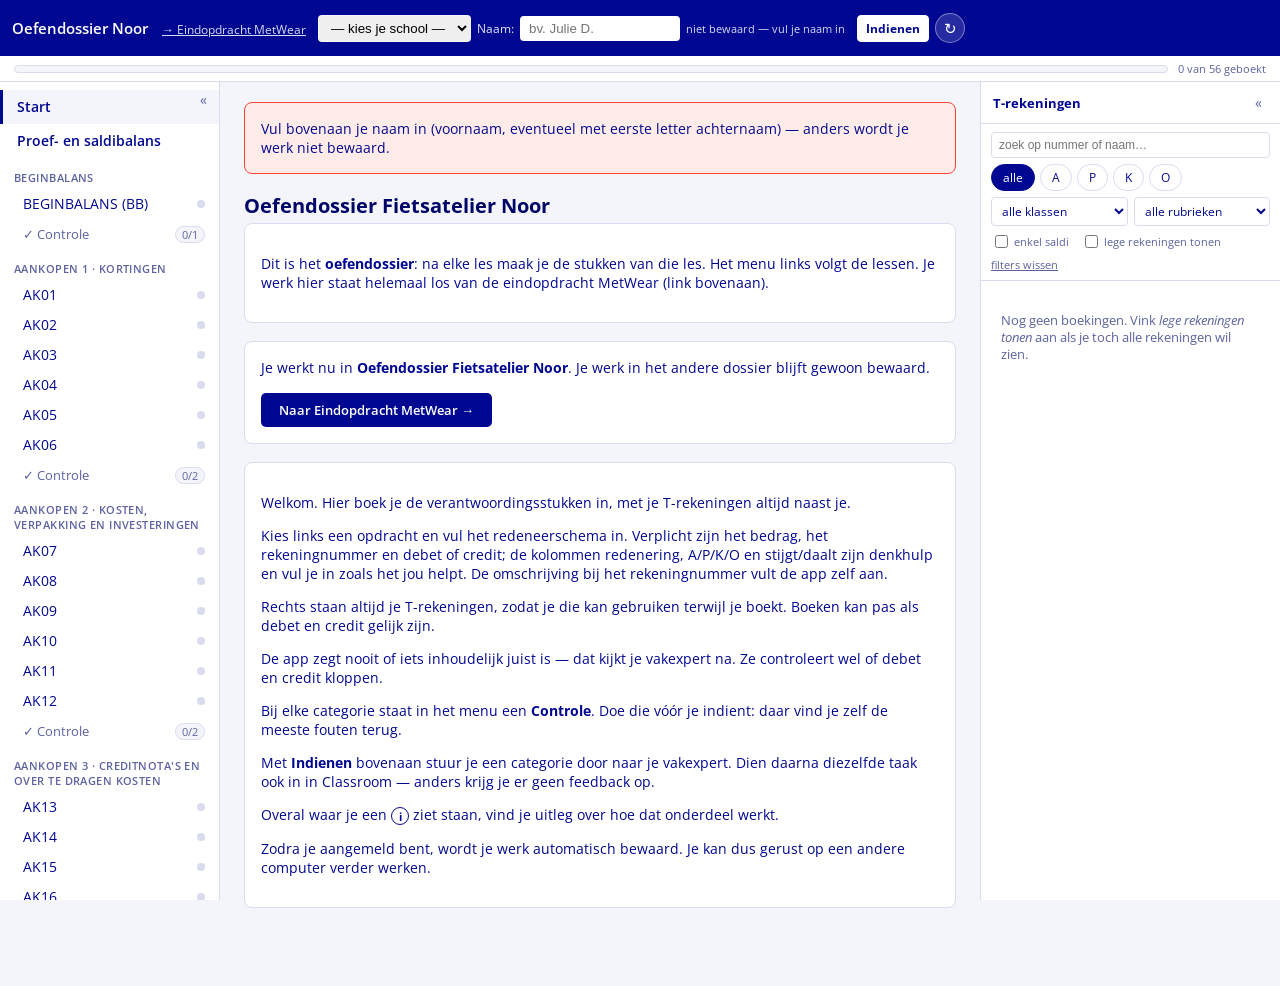
==== noor.html @ 76fffd2a "Keuzelijst voor klanten/leveranciers, enkel afgerond werk indienen, en verbeteringen uit Kern 6 - Kl" ====
<!DOCTYPE html>
<html lang="nl">
<head>
<meta charset="UTF-8">
<meta name="viewport" content="width=device-width, initial-scale=1.0">
<title>Oefendossier Fietsatelier Noor — De MET</title>
<link rel="preconnect" href="https://fonts.googleapis.com">
<link rel="preconnect" href="https://fonts.gstatic.com" crossorigin>
<link rel="stylesheet" href="https://fonts.googleapis.com/css2?family=Open+Sans:wght@300;400;600;700&display=swap">
<link rel="stylesheet" href="css/style.css?v=20261025">
</head>
<body>

<header id="topbar">
  <div id="topbar-title">
    <span id="app-naam">Oefendossier Noor</span>
  </div>
  <div id="topbar-leerling">
    <!-- Eerst de vestiging, dan de naam. De keuzelijst met vestigingen
         verschijnt enkel als er in js/config-koppeling.js meer dan één
         staat; elke vestiging heeft een eigen Sheet en een eigen
         klaslijst. -->
    <select id="vestiging-select" aria-label="School" hidden></select>
    <label for="leerling-naam-input">Naam:</label>
    <!-- Twee manieren om je aan te melden. Staat er een klaslijst in
         js/data-klas.js, dan toont koppeling.js de keuzelijst met het
         codeveld en verbergt ze het vrije tekstveld. Is die lijst leeg
         (bv. tijdens het testen met collega's), dan blijft het vrije veld
         staan en werkt de app zoals vroeger. -->
    <input type="text" id="leerling-naam-input" placeholder="bv. Julie D.">
    <select id="leerling-select" hidden></select>
    <input type="text" id="leerling-code" hidden inputmode="numeric" maxlength="6" placeholder="code" autocomplete="off">
    <button id="btn-aanmelden" type="button" hidden title="Aanmelden en je werk ophalen">Aanmelden</button>
    <span id="opslaan-status"></span>
    <span id="koppeling-status" class="koppeling-status"></span>
    <!-- De cursus en de handleiding. De vakexpert vult de adressen in bij
         het beheertabblad; staat er niets, dan blijft de knop verborgen. -->
    <a id="link-cursus" class="topbar-link" href="#" target="_blank" rel="noopener" title="Je cursus opzoeken" hidden>Cursus</a>
    <a id="link-handleiding" class="topbar-link" href="#" target="_blank" rel="noopener" title="Handleiding bij de app" hidden>Handleiding</a>
    <button id="btn-indienen" type="button" class="btn-primair-topbar" title="Stuur je werk door naar je vakexpert">Indienen</button>
    <!-- Feedback komt vanzelf binnen bij het openen van de app en als je
         terugkeert naar dit tabblad. Deze knop is er voor wie niet wil
         wachten, en staat daarom klein. -->
    <button id="btn-feedback" type="button" class="btn-icoon" title="Feedback nu opnieuw ophalen" aria-label="Feedback nu opnieuw ophalen">↻</button>
    <!-- Afmelden: zichtbaar zodra er iemand aangemeld is. Het werk blijft
         bewaard; daarna kan een andere leerling zich op deze computer
         aanmelden. -->
    <button id="btn-afmelden" type="button" hidden title="Afmelden — je werk blijft bewaard">Afmelden</button>
  </div>
  <button id="btn-nav-toggle" type="button" aria-label="Menu">☰</button>
  <button id="btn-tpanel-toggle" type="button" aria-label="T-rekeningen">T</button>
</header>

<div id="voortgang" title="Hoeveel verantwoordingsstukken heb je al geboekt?">
  <div id="voortgang-balk"><div id="voortgang-vulling"></div></div>
  <span id="voortgang-tekst"></span>
</div>

<div id="layout">
  <nav id="sidebar">
    <button id="sidebar-collapse" type="button" title="Menu inklappen" aria-label="Menu inklappen">«</button>
    <div id="nav-links"></div>
  </nav>

  <!-- Verschijnt enkel als het menu ingeklapt is: zo krijgt het
       redeneerschema meer plaats en blijft het menu terug te halen. -->
  <button id="sidebar-heropen" type="button" title="Menu terug tonen">
    <span>Menu</span> »
  </button>

  <main id="main-content">
    <div id="pagina-inhoud"></div>
  </main>

  <aside id="tpanel">
    <div id="tpanel-header">
      <strong>T-rekeningen</strong>
      <button id="tpanel-collapse" type="button" title="T-rekeningen inklappen">«</button>
    </div>
    <div id="tpanel-controls">
      <input type="text" id="tpanel-zoek" placeholder="zoek op nummer of naam…">
      <div id="tpanel-apko-knoppen" class="filter-knoppen">
        <button type="button" data-apko="" class="actief">alle</button>
        <button type="button" data-apko="A">A</button>
        <button type="button" data-apko="P">P</button>
        <button type="button" data-apko="K">K</button>
        <button type="button" data-apko="O">O</button>
      </div>
      <div class="filter-rij">
        <select id="tpanel-klasse" aria-label="Klasse"></select>
        <select id="tpanel-rubriek" aria-label="Rubriek"></select>
      </div>
      <div class="tpanel-vinkjes">
        <label class="tpanel-detail-toggle">
          <input type="checkbox" id="tpanel-detail-check">
          enkel saldi
        </label>
        <label class="tpanel-detail-toggle">
          <input type="checkbox" id="tpanel-leeg-check">
          lege rekeningen tonen
        </label>
      </div>
      <button type="button" id="tpanel-filter-reset" class="btn-filter-reset">filters wissen</button>
    </div>
    <div id="tpanel-lijst"></div>
  </aside>

  <!-- Verschijnt enkel als het T-paneel ingeklapt is, zodat het altijd
       terug te halen valt. -->
  <button id="tpanel-heropen" type="button" title="T-rekeningen terug tonen">
    <span>T-rekeningen</span> »
  </button>
</div>


<div id="mar-modal-overlay" class="mar-modal-overlay" hidden>
  <div class="mar-modal">
    <div class="mar-modal-header">
      <strong>Rekening zoeken</strong>
      <span class="tpanel-header-knoppen">
        <button type="button" class="btn-info" data-role="info" data-info="rekeningZoeken" title="Hoe zoek je een rekening?" aria-label="Uitleg">i</button>
        <button type="button" id="mar-modal-sluiten" title="Sluiten">✕</button>
      </span>
    </div>
    <div class="mar-modal-filters">
      <input type="text" id="mar-modal-zoek" placeholder="zoek op nummer of naam…">
      <div id="mar-modal-apko-knoppen" class="filter-knoppen">
        <button type="button" data-apko="" class="actief">alle</button>
        <button type="button" data-apko="A">A</button>
        <button type="button" data-apko="P">P</button>
        <button type="button" data-apko="K">K</button>
        <button type="button" data-apko="O">O</button>
      </div>
      <div class="filter-rij">
        <select id="mar-modal-klasse" aria-label="Klasse"></select>
        <select id="mar-modal-rubriek" aria-label="Rubriek"></select>
      </div>
    </div>
    <div id="mar-modal-lijst" class="mar-modal-lijst"></div>
  </div>
</div>

<div id="info-modal-overlay" class="mar-modal-overlay" hidden>
  <div class="mar-modal info-modal">
    <div class="mar-modal-header">
      <strong id="info-modal-titel">Uitleg</strong>
      <button type="button" id="info-modal-sluiten" title="Sluiten">✕</button>
    </div>
    <div id="info-modal-inhoud" class="info-modal-inhoud"></div>
  </div>
</div>

<!-- Het oefendossier Fietsatelier Noor (1e kwartaal 2028). Zelfde app als
     index.html (MetWear), maar met de opdrachten, controles, relaties en
     documenten uit js/noor/ en documenten/noor/, en een eigen opslag. -->
<!-- Het getal achter ?v= is de versie. Verander het bij elke update (bv. de
     datum): dan haalt elke browser meteen alle nieuwe bestanden op, in plaats
     van even oude en nieuwe door elkaar te gebruiken. -->
<script src="js/noor/dossier.js?v=20261025"></script>
<script src="js/mar.js?v=20261025"></script>
<script src="js/data-mar-indeling.js?v=20261025"></script>
<script src="js/noor/data-opdrachten.js?v=20261025"></script>
<script src="js/noor/data-relaties.js?v=20261025"></script>
<script src="js/noor/data-controles.js?v=20261025"></script>
<script src="js/data-balans.js?v=20261025"></script>
<script src="js/data-info.js?v=20261025"></script>
<script src="js/config-koppeling.js?v=20261025"></script>
<script src="js/data-klas.js?v=20261025"></script>
<script src="js/app.js?v=20261025"></script>
<!-- Na app.js: koppeling.js gebruikt window.APP. -->
<script src="js/koppeling.js?v=20261025"></script>
<!-- Het beheertabblad voor de vakexperten. Laat je dit bestand weg, dan
     verdwijnt dat tabblad en verandert er verder niets. -->
<script src="js/beheer.js?v=20261025"></script>
</body>
</html>
---- css/style.css ----
/* ==========================================================================
   Boekhoudapp Kern 8 — stijl
   Kleuren en typografie staan hieronder als CSS-variabelen, opgemaakt
   volgens de huisstijl van De MET (zie context/huisstijl_De_MET.md):
   MET Blauw als basiskleur voor tekst en chrome, MET Rood voor fouten,
   MET Groen voor "geboekt/oké". Open Sans als lettertype (Google Fonts,
   ingeladen in index.html).
   ========================================================================== */

:root {
  --kleur-primair: #000791;        /* MET Blauw */
  --kleur-primair-donker: #000568; /* MET Blauw, donkerder voor titels */
  --kleur-accent: #000791;         /* MET Blauw (geen vierde kleur toevoegen) */
  --kleur-goed: #00d183;           /* MET Groen */
  --kleur-fout: #ff4435;           /* MET Rood */
  --kleur-achtergrond: #f4f5fa;
  --kleur-paneel: #ffffff;
  --kleur-rand: #d9dbee;
  --kleur-tekst: #000791;          /* MET Blauw is de basiskleur voor tekst */
  --kleur-tekst-zacht: #5c63a0;
  --font: "Open Sans", -apple-system, BlinkMacSystemFont, "Segoe UI", Roboto, Arial, sans-serif;
  --sidebar-breedte: 220px;
  --tpanel-breedte: 300px;
  --topbar-hoogte: 56px;
  --voortgang-hoogte: 26px;
  /* alles wat vastgeplakt bovenaan staat: topbar + voortgangsbalk */
  --kop-hoogte: calc(var(--topbar-hoogte) + var(--voortgang-hoogte));
}

* { box-sizing: border-box; }

html, body {
  margin: 0;
  padding: 0;
  height: 100%;
  font-family: var(--font);
  color: var(--kleur-tekst);
  background: var(--kleur-achtergrond);
  font-size: 14px;
}

button {
  font-family: inherit;
  cursor: pointer;
}

/* ---------- Topbar ---------- */

#topbar {
  height: var(--topbar-hoogte);
  background: var(--kleur-primair);
  color: white;
  display: flex;
  align-items: center;
  gap: 12px;
  padding: 0 12px;
  position: sticky;
  top: 0;
  z-index: 50;
}

#topbar-title {
  font-weight: 600;
  font-size: 15px;
  white-space: nowrap;
}

/* De link naar het andere dossier (MetWear ↔ oefendossier Noor), naast de
   naam van de app. */
#topbar-title .dossier-wissel {
  display: inline-block;
  margin-left: 10px;
  font-weight: 400;
  font-size: 12px;
  color: white;
  opacity: 0.85;
  text-decoration: underline;
}
#topbar-title .dossier-wissel:hover { opacity: 1; }
#topbar-title .dossier-wissel[hidden] { display: none; }

#topbar-leerling {
  display: flex;
  align-items: center;
  gap: 6px;
  flex: 1;
  min-width: 0;
  flex-wrap: wrap;
}

#topbar-leerling label {
  font-size: 12px;
  opacity: 0.9;
}

#leerling-naam-input {
  padding: 4px 8px;
  border-radius: 4px;
  border: 1px solid rgba(255,255,255,0.4);
  width: 160px;
  max-width: 40vw;
}

/* De keuzelijst met de vestigingen, links van de naam. Ze staat er enkel
   als er meer dan één vestiging in config-koppeling.js zit. */
#vestiging-select {
  padding: 4px 8px;
  border-radius: 4px;
  border: 1px solid rgba(255,255,255,0.4);
  max-width: 40vw;
}

#opslaan-status {
  font-size: 11px;
  opacity: 0.85;
  min-width: 90px;
}

#topbar-leerling button {
  background: rgba(255,255,255,0.15);
  color: white;
  border: 1px solid rgba(255,255,255,0.4);
  border-radius: 4px;
  padding: 4px 8px;
  font-size: 12px;
}
#topbar-leerling button:hover { background: rgba(255,255,255,0.28); }

/* De link naar de handleiding ziet eruit als de knoppen ernaast. */
#topbar-leerling .topbar-link {
  background: rgba(255,255,255,0.15);
  color: white;
  border: 1px solid rgba(255,255,255,0.4);
  border-radius: 4px;
  padding: 4px 8px;
  font-size: 12px;
  text-decoration: none;
  white-space: nowrap;
}
#topbar-leerling .topbar-link:hover { background: rgba(255,255,255,0.28); }

#btn-nav-toggle, #btn-tpanel-toggle {
  background: transparent;
  border: none;
  color: white;
  font-size: 18px;
  padding: 4px 8px;
  display: none;
}

/* ---------- Layout ---------- */

#layout {
  display: flex;
  align-items: flex-start;
  min-height: calc(100vh - var(--kop-hoogte));
}

#sidebar {
  width: var(--sidebar-breedte);
  flex-shrink: 0;
  background: var(--kleur-paneel);
  border-right: 1px solid var(--kleur-rand);
  height: calc(100vh - var(--kop-hoogte));
  overflow-y: auto;
  position: sticky;
  top: var(--kop-hoogte);
}

#nav-links { padding: 8px 0 40px 0; }

/* Het menu inklappen geeft het redeneerschema meer plaats. De
   T-rekeningen blijven staan: die heeft de leerling nodig tijdens het
   boeken. */
#sidebar-collapse {
  position: absolute;
  top: 6px;
  right: 6px;
  border: none;
  background: transparent;
  font-size: 14px;
  color: var(--kleur-tekst-zacht);
  padding: 2px 6px;
  border-radius: 4px;
  z-index: 1;
}
#sidebar-collapse:hover { background: var(--kleur-achtergrond); color: var(--kleur-tekst); }
#layout.sidebar-verborgen #sidebar { display: none; }

#sidebar-heropen {
  display: none;
  position: sticky;
  top: calc(var(--kop-hoogte) + 10px);
  align-self: flex-start;
  flex-shrink: 0;
  border: 1px solid var(--kleur-rand);
  border-left: none;
  border-radius: 0 6px 6px 0;
  background: var(--kleur-paneel);
  color: var(--kleur-primair);
  font-size: 11px;
  font-weight: 600;
  padding: 10px 4px;
  writing-mode: vertical-rl;
  z-index: 30;
}
#sidebar-heropen:hover { background: var(--kleur-achtergrond); }
#layout.sidebar-verborgen #sidebar-heropen { display: block; }

.nav-categorie {
  font-size: 11px;
  text-transform: uppercase;
  letter-spacing: 0.04em;
  color: var(--kleur-tekst-zacht);
  padding: 12px 14px 4px 14px;
  font-weight: 600;
}

.nav-link {
  display: flex;
  justify-content: space-between;
  align-items: center;
  padding: 6px 14px 6px 20px;
  color: var(--kleur-tekst);
  text-decoration: none;
  font-size: 13.5px;
  border-left: 3px solid transparent;
  cursor: pointer;
}
.nav-link:hover { background: var(--kleur-achtergrond); }
.nav-link.actief {
  border-left-color: var(--kleur-accent);
  background: var(--kleur-achtergrond);
  font-weight: 600;
}
.nav-link .status-bolletje {
  width: 8px; height: 8px; border-radius: 50%;
  background: var(--kleur-rand);
  flex-shrink: 0;
  margin-left: 6px;
}
.nav-link .status-bolletje.geboekt { background: var(--kleur-goed); }

.nav-top-item {
  padding: 8px 14px;
  font-size: 13.5px;
  font-weight: 600;
  border-left: 3px solid transparent;
  cursor: pointer;
}
.nav-top-item:hover { background: var(--kleur-achtergrond); }
.nav-top-item.actief { border-left-color: var(--kleur-accent); background: var(--kleur-achtergrond); }

/* ---------- Main content ---------- */

#main-content {
  flex: 1;
  min-width: 0;
  padding: 20px 24px 60px 24px;
}

#pagina-inhoud { max-width: 1000px; }

h1.pagina-titel {
  font-size: 20px;
  margin: 0 0 4px 0;
  color: var(--kleur-primair-donker);
}
.pagina-subtitel {
  color: var(--kleur-tekst-zacht);
  font-size: 13px;
  margin: 0 0 16px 0;
}

.paneel {
  background: var(--kleur-paneel);
  border: 1px solid var(--kleur-rand);
  border-radius: 8px;
  padding: 16px;
  margin-bottom: 18px;
}

.paneel h2, .paneel h3 {
  margin-top: 0;
  font-size: 15px;
  color: var(--kleur-primair-donker);
}

/* hulpdocument: tweede, inklapbaar document bij een opdracht
   (bv. de aflossingstabel bij een bankafschrift) */
details.paneel > summary.hulpdoc-titel {
  cursor: pointer;
  font-weight: 600;
  font-size: 15px;
  color: var(--kleur-primair-donker);
  list-style: none;
  margin-bottom: 4px;
}

details.paneel > summary.hulpdoc-titel::-webkit-details-marker {
  display: none;
}

details.paneel > summary.hulpdoc-titel::before {
  content: "▸ ";
  display: inline-block;
  transition: transform 0.15s;
}

details.paneel[open] > summary.hulpdoc-titel::before {
  content: "▾ ";
}

details.paneel > summary.hulpdoc-titel:hover {
  text-decoration: underline;
}

/* documentafbeelding */
.document-afbeelding {
  max-width: 100%;
  max-height: 480px;
  border: 1px solid var(--kleur-rand);
  border-radius: 4px;
  display: block;
  cursor: zoom-in;
}

/* schermvullende weergave na een klik op een document */
.document-overlay {
  display: none;
  position: fixed;
  inset: 0;
  z-index: 1000;
  background: rgba(0, 0, 0, 0.82);
  padding: 24px;
  cursor: zoom-out;
}
.document-overlay.open {
  display: flex;
  align-items: center;
  justify-content: center;
}
.document-overlay-beeld {
  max-width: 100%;
  max-height: 100%;
  background: #fff;
  border-radius: 4px;
  box-shadow: 0 8px 40px rgba(0, 0, 0, 0.5);
}
.document-overlay-sluiten {
  position: absolute;
  top: 16px;
  right: 20px;
  width: 40px;
  height: 40px;
  font-size: 28px;
  line-height: 1;
  color: #fff;
  background: transparent;
  border: 0;
  cursor: pointer;
}
.document-ontbreekt {
  padding: 30px;
  text-align: center;
  color: var(--kleur-tekst-zacht);
  border: 1px dashed var(--kleur-rand);
  border-radius: 6px;
  font-size: 13px;
}
.document-klein {
  max-width: 220px;
  max-height: 220px;
  border: 1px solid var(--kleur-rand);
  border-radius: 4px;
  display: block;
}

/* ---------- Redeneerschema tabel ---------- */

table.redeneerschema {
  width: 100%;
  border-collapse: collapse;
  font-size: 12.5px;
  table-layout: fixed;
}

/* Kolombreedtes. De omschrijving van de rekening en de redenering krijgen
   de meeste plaats (daar staat tekst in); A/P/K/O en D/C hebben aan een
   enkele letter genoeg. */
table.redeneerschema col.c-bedrag      { width: 9%; }
table.redeneerschema col.c-redenering  { width: 24%; }
table.redeneerschema col.c-apko        { width: 6.5%; }
table.redeneerschema col.c-stijgtdaalt { width: 10%; }
table.redeneerschema col.c-rekening    { width: 16%; }
table.redeneerschema col.c-omschrijving{ width: 25%; }
table.redeneerschema col.c-dc          { width: 6.5%; }
table.redeneerschema col.c-verwijder   { width: 3%; }
table.redeneerschema th {
  text-align: left;
  font-size: 11px;
  text-transform: uppercase;
  letter-spacing: 0.02em;
  color: var(--kleur-tekst-zacht);
  border-bottom: 2px solid var(--kleur-rand);
  padding: 6px 4px;
}
table.redeneerschema td {
  border-bottom: 1px solid var(--kleur-rand);
  padding: 4px;
  vertical-align: top;
}
table.redeneerschema input[type="text"],
table.redeneerschema select {
  width: 100%;
  padding: 5px 6px;
  border: 1px solid var(--kleur-rand);
  border-radius: 4px;
  font-size: 12.5px;
  font-family: inherit;
}
table.redeneerschema input:disabled,
table.redeneerschema select:disabled {
  background: #f0f2f3;
  color: var(--kleur-tekst-zacht);
}
td.kol-bedrag input { text-align: right; }
td.kol-apko select,
td.kol-dc select { padding-left: 3px; padding-right: 2px; text-align: center; }
td.kol-verwijder { text-align: center; padding-left: 0; padding-right: 0; }

/* De omschrijving is geen invulveld meer maar gewone tekst, zodat een lange
   rekeningnaam gewoon over twee regels mag lopen in plaats van weggeknipt
   te worden. */
.omschrijving-veld {
  padding: 5px 2px;
  line-height: 1.3;
  overflow-wrap: anywhere;
  color: var(--kleur-tekst);
}
.omschrijving-veld.omschrijving-onbekend { color: var(--kleur-fout); }

/* Een lijn die nog niet af is, valt op zonder alarmerend te zijn. */
table.redeneerschema tr.rij-onvolledig td { background: #fffaf0; }
table.redeneerschema tr.rij-onvolledig td.kol-bedrag { box-shadow: inset 3px 0 0 #f0b429; }

.btn-verwijder-rij {
  border: none; background: transparent; color: var(--kleur-tekst-zacht);
  padding: 4px 3px; line-height: 0; border-radius: 4px;
}
.btn-verwijder-rij:hover { color: var(--kleur-fout); background: #ffece9; }
.rekening-wrap { position: relative; display: flex; align-items: center; gap: 4px; }
.rekening-wrap input { flex: 1; min-width: 0; }
.btn-mar-zoeken {
  border: 1px solid var(--kleur-rand);
  background: var(--kleur-paneel);
  border-radius: 4px;
  padding: 4px 7px;
  font-size: 13px;
  line-height: 1;
  flex-shrink: 0;
}
.btn-mar-zoeken:hover { background: var(--kleur-achtergrond); }

/* MAR-zoekpopup */
/* Belangrijk: "display" staat hier bewust NIET rechtstreeks op de klasse
   — een class-regel wint anders altijd van de standaard [hidden]-regel van
   de browser, waardoor de popup nooit meer verdwijnt na het sluiten. */
.mar-modal-overlay {
  position: fixed;
  inset: 0;
  background: rgba(20, 30, 33, 0.45);
  align-items: center;
  justify-content: center;
  z-index: 100;
  padding: 20px;
  display: none;
}
.mar-modal-overlay:not([hidden]) {
  display: flex;
}
.mar-modal {
  background: var(--kleur-paneel);
  border-radius: 10px;
  width: 100%;
  max-width: 480px;
  max-height: 80vh;
  display: flex;
  flex-direction: column;
  box-shadow: 0 10px 30px rgba(0,0,0,0.25);
  overflow: hidden;
}
.mar-modal-header {
  display: flex;
  justify-content: space-between;
  align-items: center;
  padding: 12px 16px;
  border-bottom: 1px solid var(--kleur-rand);
  font-size: 14px;
}
.mar-modal-header button {
  border: none; background: transparent; font-size: 16px; color: var(--kleur-tekst-zacht);
}
.mar-modal-filters {
  padding: 12px 16px;
  border-bottom: 1px solid var(--kleur-rand);
}
.mar-modal-filters input {
  width: 100%;
  padding: 8px 10px;
  border: 1px solid var(--kleur-rand);
  border-radius: 6px;
  font-size: 14px;
  margin-bottom: 8px;
}
.filter-knoppen { display: flex; gap: 5px; flex-wrap: wrap; }
.filter-knoppen button {
  border: 1px solid var(--kleur-rand);
  background: var(--kleur-paneel);
  border-radius: 20px;
  padding: 4px 11px;
  font-size: 12px;
  color: var(--kleur-tekst);
}
.filter-knoppen button.actief {
  background: var(--kleur-primair);
  color: white;
  border-color: var(--kleur-primair);
}
.filter-rij { display: flex; gap: 6px; flex-wrap: wrap; }
.filter-rij select {
  flex: 1;
  min-width: 0;
  padding: 5px 6px;
  border: 1px solid var(--kleur-rand);
  border-radius: 4px;
  font-size: 11.5px;
  font-family: inherit;
  background: var(--kleur-paneel);
  color: var(--kleur-tekst);
}
.filter-rij select:disabled { color: var(--kleur-tekst-zacht); background: #f0f2f3; }
.btn-filter-reset {
  align-self: flex-start;
  border: none;
  background: transparent;
  color: var(--kleur-tekst-zacht);
  font-size: 11px;
  padding: 0;
  text-decoration: underline;
}
.btn-filter-reset:hover { color: var(--kleur-primair); }
.mar-modal-lijst {
  overflow-y: auto;
  flex: 1;
}
.mar-modal-item {
  display: flex;
  align-items: center;
  gap: 10px;
  padding: 9px 16px;
  font-size: 13.5px;
  cursor: pointer;
  border-bottom: 1px solid #f0f2f3;
}
.mar-modal-item:hover { background: var(--kleur-achtergrond); }
.mar-modal-item-nr { font-weight: 600; width: 60px; flex-shrink: 0; }
.mar-modal-item-naam { flex: 1; }
.mar-modal-item-rubriek {
  font-size: 11px;
  color: var(--kleur-tekst-zacht);
  flex-shrink: 0;
}
.mar-modal-item-apko {
  font-size: 11px;
  color: var(--kleur-tekst-zacht);
  border: 1px solid var(--kleur-rand);
  border-radius: 10px;
  padding: 1px 7px;
}

.relatie-input { margin-top: 4px; width: 100%; font-size: 12px; padding: 5px 6px; border: 1px solid var(--kleur-rand); border-radius: 4px; font-family: inherit; }
/* Naamveld klant/leverancier met eigen keuzelijst (toont altijd alle namen). */
.relatie-wrap { position: relative; display: flex; align-items: center; gap: 4px; }
.relatie-wrap .relatie-input { flex: 1; min-width: 0; }
.btn-relatie-keuzes {
  margin-top: 4px;
  border: 1px solid var(--kleur-rand);
  background: var(--kleur-paneel);
  color: var(--kleur-primair);
  border-radius: 4px;
  padding: 3px 7px;
  font-size: 12px;
  cursor: pointer;
}
.relatie-keuzelijst {
  position: absolute;
  top: 100%;
  left: 0;
  min-width: 100%;
  width: max-content;
  max-width: 260px;
  z-index: 20;
  margin-top: 2px;
  max-height: 200px;
  overflow-y: auto;
  background: var(--kleur-paneel);
  border: 1px solid var(--kleur-rand);
  border-radius: 4px;
  box-shadow: 0 4px 12px rgba(0, 7, 145, 0.12);
}
.relatie-keuze {
  display: block;
  width: 100%;
  text-align: left;
  border: none;
  background: transparent;
  padding: 5px 8px;
  font-size: 12px;
  font-family: inherit;
  color: var(--kleur-tekst);
  cursor: pointer;
}
.relatie-keuze:hover { background: #e9eaf7; }
.relatie-keuze-past { font-weight: 600; }
.relatie-keuze-huidig { background: #e9eaf7; font-weight: 600; }
.relatie-keuze-leeg { padding: 6px 8px; font-size: 12px; color: var(--kleur-tekst-zacht); font-style: italic; }

.redeneerschema-acties {
  display: flex;
  justify-content: space-between;
  align-items: center;
  margin-top: 12px;
  flex-wrap: wrap;
  gap: 10px;
}
.btn-rij-toevoegen {
  border: 1px dashed var(--kleur-rand);
  background: transparent;
  padding: 6px 12px;
  border-radius: 6px;
  font-size: 12.5px;
  color: var(--kleur-primair);
}
.totalen {
  display: flex;
  gap: 18px;
  font-size: 13px;
  align-items: center;
}
.totalen .balans-ok { color: var(--kleur-goed); font-weight: 600; }
.totalen .balans-fout { color: var(--kleur-fout); font-weight: 600; }

.btn-boeken, .btn-heropenen {
  padding: 8px 18px;
  border-radius: 6px;
  border: none;
  font-size: 13.5px;
  font-weight: 600;
  color: white;
  background: var(--kleur-primair);
}
.btn-boeken:disabled {
  background: #b7c2c5;
  cursor: not-allowed;
}
.btn-heropenen { background: var(--kleur-tekst-zacht); }

.status-geboekt {
  display: inline-block;
  background: #e3faf1;
  color: var(--kleur-goed);
  border: 1px solid #a8ecd2;
  padding: 3px 10px;
  border-radius: 20px;
  font-size: 12px;
  font-weight: 600;
}

/* ---------- T-panel ---------- */

#tpanel {
  width: var(--tpanel-breedte);
  flex-shrink: 0;
  border-left: 1px solid var(--kleur-rand);
  background: var(--kleur-paneel);
  height: calc(100vh - var(--kop-hoogte));
  position: sticky;
  top: var(--kop-hoogte);
  display: flex;
  flex-direction: column;
}
#tpanel-header {
  display: flex;
  justify-content: space-between;
  align-items: center;
  padding: 10px 12px;
  border-bottom: 1px solid var(--kleur-rand);
  font-size: 13px;
}
#tpanel-collapse {
  border: none; background: transparent; font-size: 14px; color: var(--kleur-tekst-zacht);
}
#tpanel-controls {
  padding: 8px 10px;
  display: flex;
  flex-direction: column;
  gap: 6px;
  border-bottom: 1px solid var(--kleur-rand);
}
#tpanel-zoek {
  width: 100%;
  padding: 5px 7px;
  border: 1px solid var(--kleur-rand);
  border-radius: 4px;
  font-size: 12px;
}
.tpanel-vinkjes {
  display: flex;
  flex-wrap: wrap;
  gap: 4px 12px;
}
.tpanel-detail-toggle {
  font-size: 11px;
  display: flex;
  align-items: center;
  gap: 3px;
  white-space: nowrap;
  color: var(--kleur-tekst-zacht);
}
#tpanel-lijst {
  overflow-y: auto;
  padding: 8px 10px 40px 10px;
  flex: 1;
}

.trek-blok {
  margin-bottom: 10px;
  border: 1px solid var(--kleur-rand);
  border-radius: 6px;
  overflow: hidden;
}
.trek-titel {
  background: var(--kleur-achtergrond);
  padding: 4px 8px;
  font-size: 11.5px;
  font-weight: 600;
  display: flex;
  justify-content: space-between;
}
.trek-titel small { font-weight: 400; color: var(--kleur-tekst-zacht); }
.trek-body {
  display: flex;
}
.trek-kant {
  width: 50%;
  padding: 5px 6px;
  font-size: 11px;
}
.trek-kant.debet { border-right: 1px solid var(--kleur-rand); }
.trek-regel { display: flex; justify-content: space-between; padding: 1px 0; }
.trek-regel .ref { color: var(--kleur-tekst-zacht); }
.trek-saldo-rij {
  font-weight: 700;
  border-top: 1px dashed var(--kleur-rand);
  margin-top: 3px;
  padding-top: 2px;
}
.trek-leeg { color: var(--kleur-tekst-zacht); font-size: 10.5px; font-style: italic; }

#layout.tpanel-verborgen #tpanel { display: none; }

/* ---------- Saldibalans ---------- */

table.saldibalans {
  width: 100%;
  border-collapse: collapse;
  font-size: 12.5px;
}
table.saldibalans th, table.saldibalans td {
  padding: 5px 8px;
  border-bottom: 1px solid var(--kleur-rand);
  text-align: right;
}
table.saldibalans th:first-child, table.saldibalans td:first-child,
table.saldibalans th:nth-child(2), table.saldibalans td:nth-child(2) {
  text-align: left;
}
table.saldibalans tfoot td { font-weight: 700; border-top: 2px solid var(--kleur-tekst); }

/* ---------- Controles ---------- */

.controle-rij {
  display: flex;
  gap: 14px;
  align-items: flex-start;
  padding: 10px 0;
  border-bottom: 1px solid var(--kleur-rand);
}
.controle-rij:last-child { border-bottom: none; }
.controle-vraag { flex: 1; font-size: 13px; }
/* Meerdere documenten naast één controle (bv. de twee aflossingstabellen). */
.controle-docs { display: flex; flex-direction: column; gap: 10px; }
.controle-doc-titel { font-size: 11.5px; color: var(--kleur-tekst-zacht); margin-bottom: 3px; }
.controle-status-auto {
  font-size: 12px;
  font-weight: 600;
  padding: 3px 10px;
  border-radius: 20px;
  white-space: nowrap;
  height: fit-content;
}
.controle-status-auto.ok { background: #e3faf1; color: var(--kleur-goed); }
.controle-status-auto.fout { background: #ffece9; color: var(--kleur-fout); }
.controle-lijst-fouten {
  font-size: 12px;
  color: var(--kleur-fout);
  margin: 4px 0 0 0;
  padding-left: 18px;
}

/* ---------- Resultaatverwerking stappen ---------- */

.stap-rij { display: flex; align-items: center; gap: 10px; padding: 6px 0; }
.stap-rij label { flex: 1; font-size: 13px; }
.stap-rij input[type="text"] {
  width: 140px;
  padding: 6px 8px;
  border: 1px solid var(--kleur-rand);
  border-radius: 4px;
  text-align: right;
  font-size: 13px;
}

.slotcontrole-terug {
  padding: 10px 14px;
  margin-bottom: 12px;
  border-radius: 8px;
  background: #fff6e5;
  border: 1px solid #f7dfae;
  color: #8a5a00;
  font-size: 13px;
  line-height: 1.5;
}
.slotcontrole-terug p { margin: 0 0 8px 0; }

.slotcontrole-blok {
  padding: 10px 0;
  border-bottom: 1px solid var(--kleur-rand);
}
.slotcontrole-blok:last-of-type {
  border-bottom: none;
}
.slotcontrole-vraag {
  display: flex;
  gap: 10px;
  align-items: center;
  font-size: 13px;
  font-weight: 600;
}
.slotcontrole-detail {
  margin: 4px 0 0 26px;
  font-size: 12px;
  color: var(--kleur-tekst-zacht);
}
.slotcontrole-melding {
  margin-top: 10px;
  padding: 10px 12px;
  border-radius: 6px;
  font-size: 13px;
  font-weight: 600;
}
.slotcontrole-melding.goed {
  background: #e6fbf3;
  color: var(--kleur-goed);
  border: 1px solid var(--kleur-goed);
}
.slotcontrole-melding.fout {
  background: #ffece9;
  color: var(--kleur-fout);
  border: 1px solid var(--kleur-fout);
}

/* ---------- Voortgangsbalk ---------- */

#voortgang {
  height: var(--voortgang-hoogte);
  display: flex;
  align-items: center;
  gap: 10px;
  padding: 0 14px;
  background: var(--kleur-paneel);
  border-bottom: 1px solid var(--kleur-rand);
  position: sticky;
  top: var(--topbar-hoogte);
  z-index: 49;
}
#voortgang-balk {
  flex: 1;
  height: 8px;
  background: var(--kleur-achtergrond);
  border: 1px solid var(--kleur-rand);
  border-radius: 20px;
  overflow: hidden;
}
#voortgang-vulling {
  height: 100%;
  width: 0;
  background: var(--kleur-primair);
  border-radius: 20px;
  transition: width 0.25s ease-out;
}
#voortgang-tekst {
  font-size: 11px;
  color: var(--kleur-tekst-zacht);
  white-space: nowrap;
}
#voortgang.voortgang-af #voortgang-vulling { background: var(--kleur-goed); }
#voortgang.voortgang-af #voortgang-tekst { color: var(--kleur-goed); font-weight: 600; }

/* ---------- Uitleg (i-icoontje) ---------- */

.btn-info {
  display: inline-flex;
  align-items: center;
  justify-content: center;
  width: 18px;
  height: 18px;
  border-radius: 50%;
  border: 1px solid var(--kleur-primair);
  background: var(--kleur-paneel);
  color: var(--kleur-primair);
  font-size: 11px;
  font-weight: 700;
  font-family: inherit;
  line-height: 1;
  vertical-align: middle;
  flex-shrink: 0;
}
.btn-info:hover { background: var(--kleur-primair); color: white; }
.btn-info-voorbeeld { cursor: default; }
#tpanel-header .btn-info { width: 16px; height: 16px; font-size: 10px; }
.tpanel-header-knoppen { display: inline-flex; align-items: center; gap: 6px; }

.info-modal { max-width: 560px; }
.info-modal-inhoud {
  padding: 4px 18px 18px 18px;
  overflow-y: auto;
  font-size: 13.5px;
  line-height: 1.5;
}
.info-modal-inhoud h3 {
  font-size: 13px;
  text-transform: uppercase;
  letter-spacing: 0.03em;
  color: var(--kleur-tekst-zacht);
  margin: 16px 0 4px 0;
}
.info-modal-inhoud p { margin: 0 0 8px 0; }
.info-modal-inhoud ol { margin: 0 0 8px 0; padding-left: 20px; }
.info-modal-inhoud li { margin-bottom: 3px; }

/* ---------- Waarom kan ik nog niet boeken? ---------- */

.boeken-blok { margin-top: 12px; }
.boeken-waarom {
  margin: 8px 0 0 0;
  padding: 8px 12px 8px 28px;
  background: #fffaf0;
  border: 1px solid #f7dfae;
  border-radius: 6px;
  font-size: 12.5px;
  color: #8a5a00;
}
.boeken-waarom li { margin-bottom: 2px; }
.paneel-hint { font-size: 12px; color: var(--kleur-tekst-zacht); margin-top: 0; }
.paneel-tip { background: #e9eaf7; border-color: var(--kleur-primair); font-size: 13px; }
.paneel-tip p:last-child { margin-bottom: 0; }

/* Er is een boeking heropend nadat de controles van deze categorie al
   afgevinkt waren. De vinkjes blijven staan; dit blokje vraagt om ze nog
   eens na te lopen. */
.paneel-herbekijken {
  background: #fff8ef;
  border-color: #e8890c;
  border-left: 5px solid #e8890c;
  font-size: 13px;
}
.paneel-herbekijken p { margin: 0 0 8px 0; }
.lijst-leeg { padding: 10px; color: var(--kleur-tekst-zacht); font-size: 12.5px; }

.link-knop {
  border: none;
  background: transparent;
  padding: 0;
  font: inherit;
  color: var(--kleur-primair);
  text-decoration: underline;
}
/* ---------- Controles ---------- */

.controle-rij.controle-af { opacity: 0.72; }
.controle-vraag label { display: flex; gap: 7px; align-items: flex-start; }
.controle-toelichting {
  margin: 4px 0 0 24px;
  font-size: 12px;
  color: var(--kleur-tekst-zacht);
}
.controle-filtertip {
  margin: 5px 0 0 24px;
  font-size: 12px;
  color: var(--kleur-primair);
  font-style: italic;
}

/* ---------- Klanten & leveranciers ---------- */

table.relatie-overzicht, table.relatie-detail {
  width: 100%;
  border-collapse: collapse;
  font-size: 12.5px;
  margin-top: 6px;
}
table.relatie-overzicht th, table.relatie-overzicht td,
table.relatie-detail th, table.relatie-detail td {
  padding: 5px 8px;
  border-bottom: 1px solid var(--kleur-rand);
  text-align: right;
}
table.relatie-overzicht th:first-child, table.relatie-overzicht td:first-child,
table.relatie-overzicht th:last-child, table.relatie-overzicht td:last-child,
table.relatie-detail th:first-child, table.relatie-detail td:first-child,
table.relatie-detail th:nth-child(3), table.relatie-detail td:nth-child(3) {
  text-align: left;
}
table.relatie-overzicht tr.relatie-gekozen { background: #e9eaf7; }

/* Detail: één regel per factuur, met de betaling(en) die erop volgden. */
table.relatie-detail td { font-variant-numeric: tabular-nums; }
table.relatie-detail td:first-child { font-weight: 600; }
table.relatie-detail tr.factuur-open { background: #fffaf0; }
table.relatie-detail tr.factuur-open td:last-child { font-weight: 600; color: #8a5a00; }
.relatie-betaling { color: var(--kleur-tekst-zacht); }
.relatie-niet-betaald { font-style: italic; }
.relatie-leeg { color: var(--kleur-tekst-zacht); font-style: italic; text-align: left; }
table.relatie-detail tfoot td {
  border-top: 2px solid var(--kleur-rand);
  border-bottom: none;
  font-weight: 700;
  padding-top: 7px;
}
/* Het label "Totaal nog open" staat rechts uitgelijnd, vlak naast het
   bedrag, zodat dat cijfer niet los onder de tabel lijkt te zweven. */
table.relatie-detail tfoot td:first-child { text-align: right; font-weight: 600; }
table.relatie-detail tfoot td.totaal-open { color: #8a5a00; }
table.relatie-detail tfoot td.totaal-fout { color: var(--kleur-fout); }
.relatie-status {
  font-size: 11.5px;
  font-weight: 600;
  padding: 2px 9px;
  border-radius: 20px;
  white-space: nowrap;
}
.relatie-status.betaald { background: #e3faf1; color: var(--kleur-goed); }
.relatie-status.openstaand { background: #fff6e5; color: #8a5a00; }
.relatie-status.teveel { background: #ffece9; color: var(--kleur-fout); }
.relatie-kiezer { display: flex; align-items: center; gap: 8px; margin-top: 14px; font-size: 13px; flex-wrap: wrap; }
.relatie-kiezer select {
  padding: 6px 8px;
  border: 1px solid var(--kleur-rand);
  border-radius: 4px;
  font-family: inherit;
  font-size: 13px;
  min-width: 220px;
}
.relatie-conclusie {
  margin: 10px 0 0 0;
  padding: 8px 12px;
  border-radius: 6px;
  font-size: 13px;
  font-weight: 600;
}
.relatie-conclusie.betaald { background: #e3faf1; color: var(--kleur-goed); }
.relatie-conclusie.openstaand { background: #fff6e5; color: #8a5a00; }
.relatie-conclusie.verkeerd { background: #ffece9; color: var(--kleur-fout); }

/* ---------- Eindbalans: sleepoefening ---------- */

.balans-voorraad {
  border: 2px dashed var(--kleur-rand);
  border-radius: 8px;
  padding: 10px;
  margin-bottom: 18px;
  background: var(--kleur-achtergrond);
}
.balans-voorraad-titel {
  font-size: 12px;
  font-weight: 600;
  text-transform: uppercase;
  letter-spacing: 0.03em;
  color: var(--kleur-tekst-zacht);
  margin-bottom: 8px;
}
.balans-voorraad-inhoud { display: flex; flex-wrap: wrap; gap: 6px; }

.balans-kaart {
  display: inline-flex;
  align-items: center;
  gap: 6px;
  padding: 4px 8px;
  background: var(--kleur-paneel);
  border: 1px solid var(--kleur-rand);
  border-radius: 6px;
  font-size: 11.5px;
  cursor: grab;
  user-select: none;
  max-width: 100%;
}
.balans-kaart:hover { border-color: var(--kleur-primair); }
.balans-kaart.gekozen {
  border-color: var(--kleur-primair);
  box-shadow: 0 0 0 2px rgba(0, 7, 145, 0.18);
  background: #e9eaf7;
}
.balans-kaart.sleept { opacity: 0.45; }
.kaart-nr { font-weight: 700; font-variant-numeric: tabular-nums; }
.kaart-naam { color: var(--kleur-tekst-zacht); overflow: hidden; text-overflow: ellipsis; white-space: nowrap; max-width: 190px; }
.kaart-saldo { font-weight: 600; font-variant-numeric: tabular-nums; white-space: nowrap; }
.kaart-terug {
  border: none;
  background: transparent;
  color: var(--kleur-tekst-zacht);
  font-size: 12px;
  padding: 0 2px;
  line-height: 1;
}
.kaart-terug:hover { color: var(--kleur-fout); }

.balans-deel { margin-bottom: 22px; }
.balans-deel h2 { margin-bottom: 8px; }
.balans-kolommen { display: flex; gap: 14px; align-items: flex-start; flex-wrap: wrap; }
.balans-kolom {
  flex: 1;
  min-width: 280px;
  border: 1px solid var(--kleur-rand);
  border-radius: 8px;
  overflow: hidden;
}
.balans-kolom-titel {
  background: var(--kleur-primair);
  color: white;
  padding: 6px 10px;
  font-size: 12px;
  font-weight: 700;
  letter-spacing: 0.04em;
}
.balans-groep { border-bottom: 1px solid var(--kleur-rand); }
.balans-groep:last-child { border-bottom: none; }
.balans-groep-titel {
  padding: 5px 10px;
  font-size: 11px;
  font-weight: 700;
  text-transform: uppercase;
  letter-spacing: 0.03em;
  color: var(--kleur-tekst-zacht);
  background: var(--kleur-achtergrond);
}
.balans-vak { padding: 5px 10px; border-top: 1px solid #eef0f7; }
.balans-vak.sleep-over { background: #e9eaf7; box-shadow: inset 0 0 0 2px var(--kleur-primair); }
.balans-vak-kop { display: flex; justify-content: space-between; gap: 8px; align-items: baseline; }
.balans-vak-naam { font-size: 12.5px; }
.balans-vak.gevuld .balans-vak-naam { font-weight: 600; }
.balans-vak:not(.gevuld) .balans-vak-naam { color: var(--kleur-tekst-zacht); }
.balans-vak-totaal { font-size: 13px; font-weight: 700; font-variant-numeric: tabular-nums; white-space: nowrap; }

.balans-vak-inhoud { display: flex; flex-wrap: wrap; gap: 3px; }
.balans-vak.gevuld .balans-vak-inhoud { margin-top: 3px; }
.balans-vak-leeg { font-size: 11px; color: #a8adcf; font-style: italic; }

/* Een geplaatst kaartje is ondergeschikt aan de vaknaam en het bedrag:
   kleiner, grijs en zonder kader. Zo blijft de balans zelf leesbaar. */
.balans-kaart.geplaatst {
  padding: 1px 5px;
  gap: 4px;
  font-size: 10.5px;
  background: var(--kleur-achtergrond);
  border-color: transparent;
  color: var(--kleur-tekst-zacht);
  border-radius: 4px;
}
.balans-kaart.geplaatst .kaart-nr { font-weight: 600; color: var(--kleur-tekst-zacht); }
.balans-kaart.geplaatst .kaart-naam { max-width: 120px; }
.balans-kaart.geplaatst .kaart-saldo { font-weight: 400; }
.balans-kaart.geplaatst:hover {
  border-color: var(--kleur-rand);
  background: var(--kleur-paneel);
  color: var(--kleur-tekst);
}
.balans-kaart.geplaatst .kaart-terug { font-size: 10px; }
.balans-kolom-totaal {
  padding: 7px 10px;
  border-top: 2px solid var(--kleur-tekst);
  background: var(--kleur-achtergrond);
  font-size: 12.5px;
  text-align: right;
  font-variant-numeric: tabular-nums;
}
.balans-evenwicht {
  margin-top: 8px;
  padding: 7px 12px;
  border-radius: 6px;
  font-size: 12.5px;
  font-weight: 600;
}
.balans-evenwicht.ok { background: #e3faf1; color: var(--kleur-goed); }
.balans-evenwicht.nog-niet { background: #fff6e5; color: #8a5a00; }
.balans-acties { margin-top: 6px; }
.btn-secundair {
  border: 1px solid var(--kleur-rand);
  background: var(--kleur-paneel);
  border-radius: 6px;
  padding: 6px 12px;
  font-size: 12.5px;
  font-family: inherit;
  color: var(--kleur-tekst);
}
.btn-secundair:hover { border-color: var(--kleur-primair); }

.trek-saldo-nul { color: var(--kleur-tekst-zacht); }
.trek-blok-leeg { opacity: 0.6; }

/* ---------- T-paneel terughalen na inklappen ---------- */

#tpanel-heropen {
  display: none;
  position: sticky;
  top: calc(var(--kop-hoogte) + 10px);
  align-self: flex-start;
  margin-left: -1px;
  border: 1px solid var(--kleur-rand);
  border-right: none;
  border-radius: 6px 0 0 6px;
  background: var(--kleur-paneel);
  color: var(--kleur-primair);
  font-size: 11px;
  font-weight: 600;
  padding: 10px 4px;
  writing-mode: vertical-rl;
  z-index: 30;
}
#tpanel-heropen:hover { background: var(--kleur-achtergrond); }
#layout.tpanel-verborgen #tpanel-heropen { display: block; }

/* ---------- Tip boven een redeneerschema ---------- */

.opdracht-tip {
  margin: 0 0 12px 0;
  padding: 8px 12px;
  background: #e9eaf7;
  border-left: 3px solid var(--kleur-primair);
  border-radius: 0 6px 6px 0;
  font-size: 12.5px;
  line-height: 1.45;
}

/* ---------- Evenwichtsregel boven de eindbalans ---------- */

.balans-regel {
  padding: 10px 14px;
  border-radius: 8px;
  font-size: 13px;
  line-height: 1.5;
  margin-bottom: 14px;
  border: 1px solid transparent;
}
.balans-regel p { margin: 0 0 6px 0; }
.balans-regel p:last-child { margin-bottom: 0; }
.balans-regel.ok { background: #e3faf1; border-color: #a8ecd2; color: #00795c; }
.balans-regel.nog-niet { background: #fff6e5; border-color: #f7dfae; color: #8a5a00; }
.balans-deel-titel {
  font-size: 14px;
  color: var(--kleur-primair-donker);
  margin: 0 0 8px 0;
}

/* ---------- Responsief (Chromebook / smal scherm) ---------- */

@media (max-width: 1100px) {
  table.redeneerschema { font-size: 12px; }
  table.redeneerschema col.c-redenering { width: 21%; }
  table.redeneerschema col.c-omschrijving { width: 26%; }
  table.redeneerschema col.c-stijgtdaalt { width: 11%; }
}

@media (max-width: 900px) {
  :root { --sidebar-breedte: 200px; --tpanel-breedte: 260px; }
  #btn-nav-toggle, #btn-tpanel-toggle { display: inline-block; }
  #sidebar, #tpanel { position: fixed; z-index: 40; }
  #layout:not(.sidebar-open) #sidebar { display: none; }
  /* Op een smal scherm opent en sluit de knop ☰ bovenaan het menu. */
  #layout.sidebar-open #sidebar { display: block; }
  #sidebar-collapse, #layout.sidebar-verborgen #sidebar-heropen { display: none; }
  #layout:not(.tpanel-open) #tpanel { display: none; }
  #sidebar { height: calc(100vh - var(--kop-hoogte)); }
  #main-content { padding: 14px; }
  .balans-kolom { min-width: 100%; }
  .kaart-naam { max-width: 130px; }
  /* De topbar heeft een vaste hoogte (de zijbalken hangen eraan vast), dus
     de inhoud moet op smalle schermen krimpen in plaats van te wikkelen. */
  #topbar-leerling { flex-wrap: nowrap; overflow: hidden; }
  #opslaan-status { display: none; }
  #topbar-leerling button { padding: 4px 6px; font-size: 11px; white-space: nowrap; }
  #topbar-leerling .topbar-link { padding: 4px 6px; font-size: 11px; }
  #leerling-naam-input { width: 110px; }
}

@media (max-width: 620px) {
  #topbar-title { display: none; }
  #topbar-leerling label { display: none; }
  /* Op een smal scherm is er geen plaats meer: de knoppen van de leerling
     hebben voorrang op de link naar de handleiding. */
  #topbar-leerling .topbar-link { display: none; }
  #leerling-naam-input { width: 90px; }
}

/* ========================================================================
   Zelf afpunten (tabblad Klanten & leveranciers)
   ======================================================================== */

/* De bak met nog af te punten betalingen en creditnota's. */
.afpunt-bak {
  margin-top: 12px;
  border: 1px dashed var(--kleur-rand);
  border-radius: 6px;
  padding: 8px 10px;
  background: var(--kleur-achtergrond);
}
.afpunt-bak-titel {
  font-size: 11.5px;
  font-weight: 700;
  text-transform: uppercase;
  letter-spacing: 0.04em;
  color: var(--kleur-tekst-zacht);
  margin-bottom: 6px;
}
.afpunt-bak-inhoud { display: flex; flex-wrap: wrap; gap: 6px; }

/* Eén klikbare betaling/creditnota. */
.afpunt-item {
  font-family: inherit;
  font-size: 12.5px;
  padding: 5px 10px;
  border: 1px solid var(--kleur-rand);
  border-radius: 20px;
  background: var(--kleur-paneel);
  color: var(--kleur-tekst);
  cursor: pointer;
}
.afpunt-item:hover { border-color: var(--kleur-primair); }
.afpunt-item.gekozen {
  background: var(--kleur-primair);
  border-color: var(--kleur-primair);
  color: #fff;
}

/* Zolang er een betaling/creditnota gekozen is, zijn de factuurregels het
   doel: de cursor en een lichte tint maken dat duidelijk. */
table.relatie-detail.afpunt-actief tbody tr[data-role="afpunt-doel"] { cursor: pointer; }
table.relatie-detail.afpunt-actief tbody tr[data-role="afpunt-doel"]:hover { background: #e9eaf7; }

/* Een gelegde koppeling in de kolom "Afgepunt met". */
.afpunt-chip {
  display: inline-flex;
  align-items: center;
  gap: 4px;
  font-size: 11.5px;
  padding: 2px 4px 2px 8px;
  border: 1px solid var(--kleur-rand);
  border-radius: 20px;
  background: var(--kleur-paneel);
  white-space: nowrap;
  margin: 1px 0;
}
.afpunt-chip.creditnota { border-style: dashed; }
.afpunt-x {
  border: none;
  background: transparent;
  color: var(--kleur-tekst-zacht);
  font-size: 13px;
  line-height: 1;
  padding: 1px 4px;
  cursor: pointer;
  border-radius: 50%;
}
.afpunt-x:hover { color: var(--kleur-fout); background: #ffece9; }

/* Waarschuwing onder het relatieveld in het redeneerschema: de naam lijkt
   sterk op een eerder gebruikte naam. */
.relatie-waarschuwing {
  font-size: 11px;
  color: #8a5a00;
  background: #fff6e5;
  border-radius: 4px;
  padding: 2px 6px;
  margin-top: 3px;
}

/* Het compacte tabelletje bij de zelfcontrole van 400000/440000. */
.controle-relatie-tabel { max-width: 420px; margin-top: 8px; }
.controle-relatie-tabel.controle-relatie-lijnen { max-width: 600px; }
table.relatie-overzicht.controle-relatie-lijnen th, table.relatie-overzicht.controle-relatie-lijnen td { text-align: left; }
table.relatie-overzicht.controle-relatie-lijnen th:last-child, table.relatie-overzicht.controle-relatie-lijnen td:last-child { text-align: right; white-space: nowrap; }
.controle-relatie-tabel tfoot td {
  border-top: 2px solid var(--kleur-rand);
  border-bottom: none;
  font-weight: 700;
  padding-top: 6px;
}

/* Bovenaan de eindbalans staat nooit een groene "het klopt"-melding: dat
   oordeel hoort onderaan, ná de slotcontrole. Deze neutrale variant toont
   enkel welke evenwichtsregel op dit moment geldt. */
.balans-regel.neutraal {
  background: var(--kleur-achtergrond);
  border-color: var(--kleur-rand);
  color: var(--kleur-tekst);
}

/* Zolang een relatie nog niet volledig afgepunt is, zegt de app niet of er
   nog iets openstaat — enkel hoeveel er nog te koppelen valt. */
.relatie-status.afpunten {
  background: var(--kleur-achtergrond);
  color: var(--kleur-tekst-zacht);
  border: 1px solid var(--kleur-rand);
}

/* ==========================================================================
   Koppeling met Google Sheets (indienen, feedback, bewaren op de server)
   Zie js/koppeling.js en apps-script/Code.gs.
   ========================================================================== */

/* ---------- Topbar: aanmelden ---------- */

#leerling-select {
  padding: 4px 8px;
  border-radius: 4px;
  border: 1px solid rgba(255,255,255,0.4);
  max-width: 40vw;
  font-family: var(--font);
  font-size: 13px;
}

#leerling-code {
  padding: 4px 8px;
  border-radius: 4px;
  border: 1px solid rgba(255,255,255,0.4);
  width: 70px;
  text-align: center;
  letter-spacing: 2px;
  font-family: var(--font);
}

/* De knop die er het meest toe doet, mag opvallen tussen de andere. */
#topbar-leerling button.btn-primair-topbar {
  background: white;
  color: var(--kleur-primair);
  font-weight: 700;
  border-color: white;
}
#topbar-leerling button.btn-primair-topbar:hover { background: #eef0ff; }

/* Korte meldingen ("Bewaard op de server om 14:03"). Bewust klein en
   rustig: het mag de leerling niet uit het werk halen. */
.koppeling-status {
  font-size: 11px;
  opacity: 0.9;
  max-width: 260px;
  overflow: hidden;
  text-overflow: ellipsis;
  white-space: nowrap;
}
.koppeling-status.ok { color: #d6ffee; }
.koppeling-status.fout { color: #ffd9d5; font-weight: 600; }

/* ---------- Feedback bij een verrichting ---------- */

.feedback-blok {
  border: 1px solid var(--kleur-rand);
  border-left: 5px solid var(--kleur-primair);
  background: var(--kleur-paneel);
  border-radius: 6px;
  padding: 10px 14px 12px 14px;
  margin-bottom: 14px;
}

.feedback-titel { font-size: 13px; margin-bottom: 6px; }

.feedback-ronde p { margin: 5px 0 0 0; }
.feedback-ronde + .feedback-ronde { margin-top: 10px; }

.feedback-kop {
  display: flex;
  align-items: center;
  gap: 10px;
  flex-wrap: wrap;
}

.feedback-oordeel {
  font-size: 12px;
  font-weight: 700;
  border-radius: 10px;
  padding: 2px 10px;
  background: var(--kleur-achtergrond);
  border: 1px solid var(--kleur-rand);
}

.feedback-datum { font-size: 11.5px; color: var(--kleur-tekst-zacht); }

/* De drie beoordelingen, zoals afgesproken met de collega's in Classroom.
   De klassenamen komen uit de tekst zelf (zie beoordelingKlasse in app.js),
   dus "Te remediëren" wordt "te-remedi-ren" — vandaar die schrijfwijze. */
.feedback-in-orde { border-left-color: var(--kleur-goed); }
.feedback-in-orde .feedback-oordeel { background: #ddfff2; border-color: var(--kleur-goed); }
.feedback-te-remedi-ren { border-left-color: #e8890c; }
.feedback-te-remedi-ren .feedback-oordeel { background: #fff0dc; border-color: #e8890c; }
.feedback-niet-afgerond { border-left-color: var(--kleur-fout); }
.feedback-niet-afgerond .feedback-oordeel { background: #ffe4e1; border-color: var(--kleur-fout); }

/* Eerdere ronden: leesbaar, maar duidelijk ondergeschikt aan de nieuwste. */
.feedback-historiek-titel {
  font-size: 12px;
  font-weight: 600;
  color: var(--kleur-tekst-zacht);
  margin-bottom: 6px;
}

.feedback-historiek {
  margin-top: 8px;
  padding-top: 8px;
  border-top: 1px dashed var(--kleur-rand);
}
.feedback-ronde.oud { opacity: 0.75; font-size: 13px; }

/* ---------- Vergrendelde boeking ---------- */

.boeking-vergrendeld {
  border: 1px solid var(--kleur-goed);
  background: #f2fffa;
  border-radius: 6px;
  padding: 10px 14px;
}
.boeking-vergrendeld p { margin: 6px 0 0 0; font-size: 13px; }

.status-in-orde {
  font-weight: 700;
  color: #00a366;
}

.vergrendeld-nota { font-size: 12px; color: var(--kleur-tekst-zacht); }

/* ---------- Bolletjes in het menu ---------- */

/* Zodra er een beoordeling is, neemt die kleur het over van het gewone
   "geboekt"-groen: anders blijft een verrichting groen terwijl ze niet in
   orde is. */
.nav-link .status-bolletje.oordeel-in-orde,
.nav-top-item .status-bolletje.oordeel-in-orde { background: var(--kleur-goed); }
.nav-link .status-bolletje.oordeel-te-remedi-ren,
.nav-top-item .status-bolletje.oordeel-te-remedi-ren { background: #e8890c; }
.nav-link .status-bolletje.oordeel-niet-afgerond,
.nav-top-item .status-bolletje.oordeel-niet-afgerond { background: var(--kleur-fout); }

.nav-top-item {
  display: flex;
  justify-content: space-between;
  align-items: center;
}
.nav-top-item .status-bolletje {
  width: 8px; height: 8px; border-radius: 50%;
  background: var(--kleur-rand);
  flex-shrink: 0;
  margin-left: 6px;
}

/* ---------- Open vragen bij klanten & leveranciers ---------- */

.relatie-vragen .relatie-vraag {
  display: block;
  margin-top: 14px;
}
.relatie-vragen .relatie-vraag > span {
  display: block;
  font-weight: 600;
  margin-bottom: 5px;
}
.relatie-vragen textarea {
  width: 100%;
  font-family: var(--font);
  font-size: 13.5px;
  padding: 8px 10px;
  border: 1px solid var(--kleur-rand);
  border-radius: 5px;
  resize: vertical;
}
.relatie-vragen textarea:focus { outline: 2px solid var(--kleur-primair); border-color: var(--kleur-primair); }
.relatie-vragen textarea:disabled { background: var(--kleur-achtergrond); color: var(--kleur-tekst-zacht); }

/* ---------- Vensters van de koppeling ---------- */

.koppeling-modal {
  max-width: 520px;
  width: min(520px, 94vw);
  display: flex;
  flex-direction: column;
  /* Nooit hoger dan het scherm: op een Chromebook moet de knop onderaan
     zichtbaar blijven zonder te scrollen buiten het venster. */
  max-height: 88vh;
}

.koppeling-modal-inhoud {
  display: flex;
  flex-direction: column;
  min-height: 0;
  overflow: hidden;
}

/* Enkel dit deel schuift; de knopbalk blijft staan. */
.modal-body {
  padding: 14px 18px;
  overflow-y: auto;
  min-height: 0;
}
.modal-body > p:first-child { margin-top: 0; }

.modal-voet {
  display: flex;
  justify-content: flex-end;
  gap: 8px;
  padding: 10px 18px;
  border-top: 1px solid var(--kleur-rand);
  background: var(--kleur-achtergrond);
  flex-shrink: 0;
}

.btn-primair {
  background: var(--kleur-primair);
  color: white;
  border: none;
  border-radius: 5px;
  padding: 8px 18px;
  font-family: var(--font);
  font-size: 13px;
  font-weight: 600;
  cursor: pointer;
}
.btn-primair:disabled { background: var(--kleur-rand); cursor: default; }

.keuze-blok { display: flex; gap: 10px; margin: 14px 0; flex-wrap: wrap; }

.btn-keuze {
  flex: 1 1 200px;
  display: flex;
  flex-direction: column;
  gap: 3px;
  align-items: flex-start;
  text-align: left;
  padding: 12px 14px;
  border: 1px solid var(--kleur-rand);
  border-radius: 6px;
  background: var(--kleur-paneel);
  font-family: var(--font);
  font-size: 13px;
  color: var(--kleur-tekst);
  cursor: pointer;
}
.btn-keuze:hover { border-color: var(--kleur-primair); background: var(--kleur-achtergrond); }
.btn-keuze span { font-size: 11.5px; color: var(--kleur-tekst-zacht); }

.keuze-nota { font-size: 12px; color: var(--kleur-tekst-zacht); }

/* ---------- Indienvenster ---------- */

/* Bewust compact: de negen categorieën én de knop moeten samen op één
   scherm passen, ook op een kleine Chromebook. */
.indien-lijst { display: flex; flex-direction: column; gap: 2px; margin: 10px 0; }

/* Naam links, daarnaast twee smalle kolommen: geboekt en in orde. De
   kopregel gebruikt hetzelfde raster, zodat de cijfers eronder uitlijnen. */
.indien-kop,
.indien-rij {
  display: grid;
  grid-template-columns: 1fr 62px 62px;
  align-items: center;
  gap: 8px;
  padding: 4px 8px;
}

.indien-kop {
  font-size: 11px;
  color: var(--kleur-tekst-zacht);
  text-transform: lowercase;
  padding-bottom: 0;
}
.indien-kop span + span { text-align: center; }

.indien-rij {
  border: 1px solid var(--kleur-rand);
  border-radius: 4px;
  cursor: pointer;
  font-size: 13px;
  line-height: 1.25;
}
.indien-rij:hover { background: var(--kleur-achtergrond); }
.indien-rij.uit { opacity: 0.55; cursor: default; }
.indien-rij.uit:hover { background: none; }
.indien-naam { min-width: 0; }

.indien-telling {
  font-size: 11px;
  color: var(--kleur-tekst-zacht);
  white-space: nowrap;
  text-align: center;
}
.indien-telling.volledig { color: #00a366; font-weight: 600; }

/* ---------- Wachten en bevestigen ---------- */

.modal-bezig { text-align: center; padding: 26px 18px; }
.modal-bezig p { margin: 12px 0 0 0; font-weight: 600; }
.modal-bezig .keuze-nota { font-weight: 400; }

.spinner {
  display: inline-block;
  width: 26px;
  height: 26px;
  border: 3px solid var(--kleur-rand);
  border-top-color: var(--kleur-primair);
  border-radius: 50%;
  animation: draai 0.8s linear infinite;
}
@keyframes draai { to { transform: rotate(360deg); } }

.modal-melding { text-align: center; padding: 22px 18px 18px 18px; }
.modal-melding h3 { margin: 10px 0 0 0; font-size: 16px; }
.modal-melding p { margin: 8px 0 0 0; }

.melding-teken {
  width: 42px; height: 42px;
  margin: 0 auto;
  border-radius: 50%;
  display: flex; align-items: center; justify-content: center;
  font-size: 22px; font-weight: 700; color: white;
  background: var(--kleur-primair);
}
.melding-ok .melding-teken { background: #00a366; }
.melding-fout .melding-teken { background: var(--kleur-fout); }

@media (max-width: 900px) {
  #leerling-select { max-width: 30vw; }
  .koppeling-status { display: none; }
}

/* ==========================================================================
   Controles per categorie
   ========================================================================== */

/* De extra items onder een categorie in het menu: Klanten & leveranciers en
   de controlepagina. Iets ingesprongen, zodat het duidelijk bij de
   verrichtingen erboven hoort. */
.nav-link.nav-extra,
.nav-link.nav-controle {
  font-size: 13px;
  color: var(--kleur-tekst-zacht);
}
.nav-link.nav-extra:hover,
.nav-link.nav-controle:hover { color: var(--kleur-tekst); }
.nav-link.nav-controle.actief,
.nav-link.nav-extra.actief { color: var(--kleur-tekst); }

.nav-controle-stand {
  font-size: 11px;
  border-radius: 9px;
  padding: 0 6px;
  background: var(--kleur-achtergrond);
  border: 1px solid var(--kleur-rand);
  white-space: nowrap;
  margin-left: 6px;
}
.nav-controle-stand.af {
  background: #ddfff2;
  border-color: var(--kleur-goed);
  color: #00875a;
  font-weight: 600;
}

/* In het indienvenster: hoeveel verrichtingen al in orde bevonden zijn. */
.indien-inorde {
  font-size: 11px;
  color: var(--kleur-tekst-zacht);
  white-space: nowrap;
  text-align: center;
}
.indien-inorde.volledig { color: #00a366; font-weight: 600; }

/* De bevestigingsstap vóór het verzenden. */
.bevestig-waarschuwing {
  border: 1px solid #e8890c;
  border-left: 5px solid #e8890c;
  background: #fff8ef;
  border-radius: 6px;
  padding: 10px 14px;
  margin: 12px 0;
}
.bevestig-waarschuwing p { margin: 0 0 6px 0; }
.bevestig-waarschuwing ul { margin: 0 0 6px 0; padding-left: 20px; }
.bevestig-waarschuwing li { margin-bottom: 2px; }

.bevestig-ok {
  color: #00875a;
  font-weight: 600;
}

.modal-voet .btn-secundair {
  border-radius: 5px;
  padding: 8px 16px;
  font-size: 13px;
}

/* ==========================================================================
   Mededeling, Classroom en het beheertabblad
   ========================================================================== */

/* De korte mededeling van de vakexpert, bovenaan elke pagina. Ze komt uit
   het tabblad Instellingen van de Sheet; staat daar niets, dan is er geen
   kader. */
.mededeling {
  background: #fff8ef;
  border: 1px solid #e8890c;
  border-left: 5px solid #e8890c;
  border-radius: 8px;
  padding: 10px 14px;
  margin-bottom: 18px;
  font-size: 13px;
}
.mededeling p { margin: 0 0 6px 0; }
.mededeling p:last-child { margin-bottom: 0; }

/* Na het indienen: de herinnering dat de taak ook in Classroom moet. */
.classroom-blok {
  margin-top: 14px;
  padding: 12px 14px;
  border: 1px solid var(--kleur-primair);
  border-radius: 8px;
  background: #e9eaf7;
  text-align: left;
  font-size: 13px;
}
.classroom-blok p { margin: 0 0 8px 0; }
.classroom-blok p:last-child { margin-bottom: 0; }
.classroom-knoppen { display: flex; flex-wrap: wrap; gap: 8px; }

.btn-classroom {
  display: inline-block;
  background: var(--kleur-primair);
  color: white;
  text-decoration: none;
  padding: 7px 12px;
  border-radius: 6px;
  font-weight: 600;
  font-size: 12.5px;
}
.btn-classroom:hover { background: var(--kleur-primair-donker); }

/* De kleine ronde knop bovenaan om feedback nu op te halen. Feedback komt
   vanzelf binnen; deze knop is voor wie niet wil wachten en mag dus niet
   even hard roepen als Indienen. */
#topbar-leerling button.btn-icoon {
  width: 30px;
  height: 30px;
  padding: 0;
  border-radius: 50%;
  font-size: 15px;
  line-height: 1;
}

/* Het beheertabblad staat onderaan het menu, rustig weggezet: leerlingen
   hebben er niets te zoeken. */
.nav-beheer { font-size: 12.5px; opacity: 0.85; }

.beheer-slot input[type="password"] {
  padding: 7px 9px;
  border: 1px solid var(--kleur-rand);
  border-radius: 6px;
  font: inherit;
  width: 160px;
}
.beheer-rij { display: flex; align-items: center; gap: 8px; flex-wrap: wrap; }

.beheer-tabel { width: 100%; border-collapse: collapse; margin: 10px 0; }
.beheer-tabel th, .beheer-tabel td {
  border-bottom: 1px solid var(--kleur-rand);
  padding: 5px 6px;
  text-align: left;
  vertical-align: middle;
}
.beheer-tabel thead th { font-size: 12px; color: var(--kleur-tekst-zacht); font-weight: 600; }
.beheer-tabel input[type="text"] {
  width: 100%;
  padding: 5px 7px;
  border: 1px solid var(--kleur-rand);
  border-radius: 5px;
  font: inherit;
}
.beheer-klas td:nth-child(2) { width: 110px; }
.beheer-klas td:nth-child(4) { width: 40px; }
.beheer-taken th { width: 240px; font-weight: 600; font-size: 13px; }
.beheer-code { font-variant-numeric: tabular-nums; font-weight: 600; }
.beheer-nog { font-weight: 400; color: var(--kleur-tekst-zacht); font-size: 12px; }
.beheer-weg td { opacity: 0.45; text-decoration: line-through; }
.beheer-weg input { text-decoration: line-through; }

.btn-mini {
  border: 1px solid var(--kleur-rand);
  background: white;
  border-radius: 5px;
  padding: 2px 7px;
  font-size: 12px;
  color: var(--kleur-tekst);
}
.btn-mini:hover { border-color: var(--kleur-fout); color: var(--kleur-fout); }

.beheer-veld { display: block; margin-bottom: 16px; }
.beheer-label { display: block; font-weight: 600; margin-bottom: 4px; }
.beheer-veld input[type="text"], .beheer-veld select, .beheer-veld textarea, .beheer-slot textarea,
.paneel textarea[data-role="klas-plak"] {
  width: 100%;
  padding: 7px 9px;
  border: 1px solid var(--kleur-rand);
  border-radius: 6px;
  font: inherit;
  resize: vertical;
}
.beheer-uitleg {
  display: block;
  font-size: 12px;
  color: var(--kleur-tekst-zacht);
  margin-top: 4px;
}
.beheer-uitleg code, .paneel details code {
  background: #eef0f8;
  padding: 1px 4px;
  border-radius: 3px;
  font-size: 11.5px;
  word-break: break-all;
}

.beheer-voet {
  position: sticky;
  bottom: 0;
  box-shadow: 0 -4px 14px rgba(0, 7, 145, 0.12);
}
.beheer-melding { margin: 10px 0 0 0; font-size: 13px; font-weight: 600; }
.beheer-ok { color: #0f7a52; }
.beheer-fout { color: var(--kleur-fout); }
.beheer-info { color: var(--kleur-tekst-zacht); }

/* De keuze tussen de dossiers op de startpagina. */
.dossier-keuze { display: flex; align-items: center; justify-content: space-between; gap: 16px; flex-wrap: wrap; }
.dossier-keuze p { margin: 0; }
.dossier-knop { display: inline-block; text-decoration: none; white-space: nowrap; }

/* Klant of leverancier kiezen uit de vaste lijst (data-relaties.js). */
.relatie-wrap .relatie-select {
  flex: 1;
  min-width: 0;
  margin-top: 4px;
  font-size: 12px;
  padding: 4px 4px;
  border: 1px solid var(--kleur-rand);
  border-radius: 4px;
  font-family: inherit;
  background: white;
}
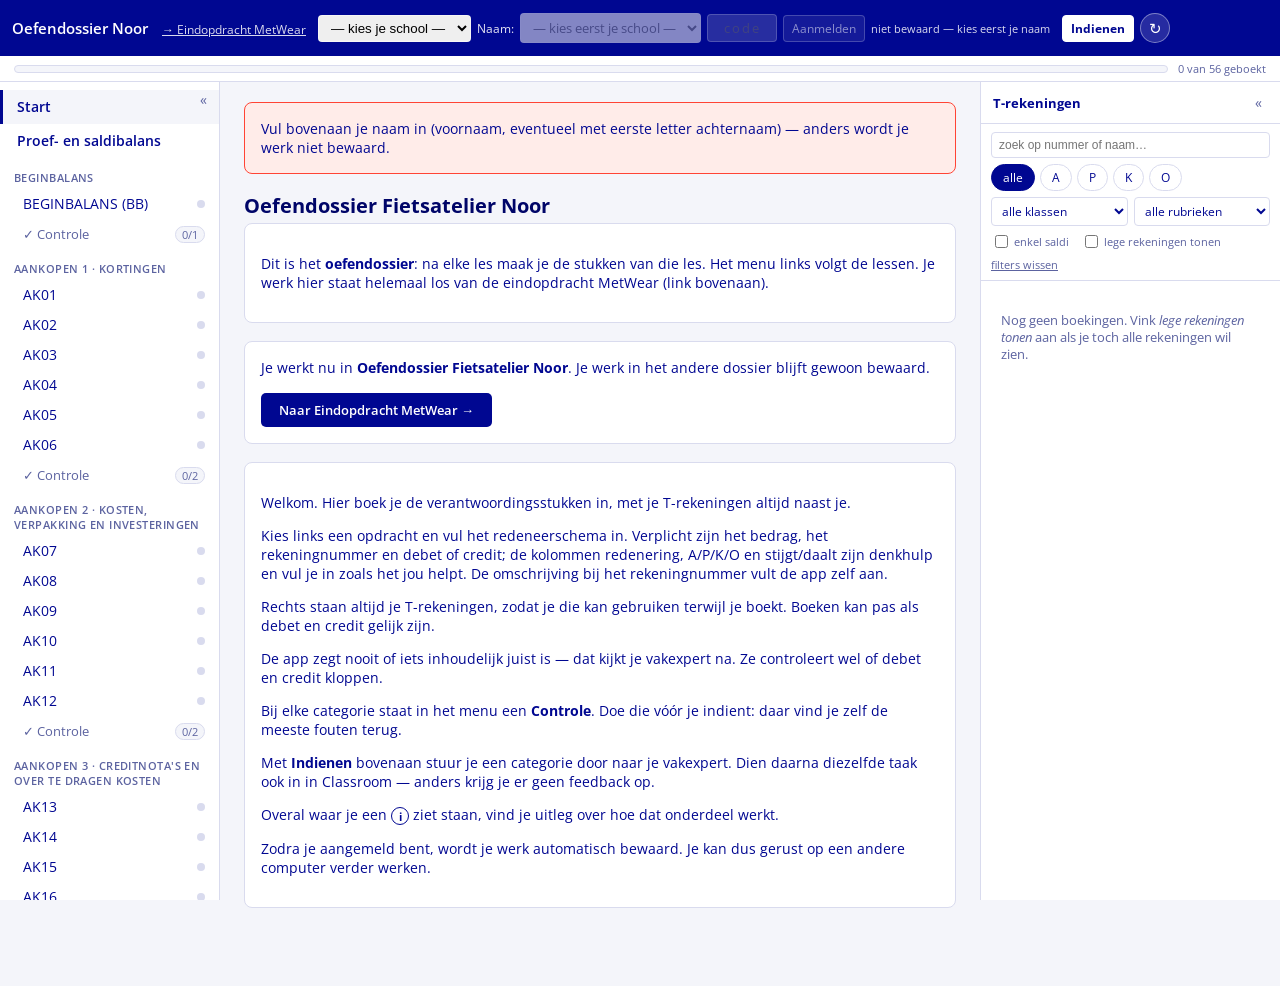
==== commit 945bffa4: "Inlogscherm: naam enkel uit de lijst kiezen, grijs tot de namen geladen zijn Het vrije naamveld vers" ====
--- a/noor.html
+++ b/noor.html
@@ -7,7 +7,7 @@
 <link rel="preconnect" href="https://fonts.googleapis.com">
 <link rel="preconnect" href="https://fonts.gstatic.com" crossorigin>
 <link rel="stylesheet" href="https://fonts.googleapis.com/css2?family=Open+Sans:wght@300;400;600;700&display=swap">
-<link rel="stylesheet" href="css/style.css?v=20261025">
+<link rel="stylesheet" href="css/style.css?v=20261115b">
 </head>
 <body>
 
@@ -21,16 +21,15 @@
          staat; elke vestiging heeft een eigen Sheet en een eigen
          klaslijst. -->
     <select id="vestiging-select" aria-label="School" hidden></select>
-    <label for="leerling-naam-input">Naam:</label>
-    <!-- Twee manieren om je aan te melden. Staat er een klaslijst in
-         js/data-klas.js, dan toont koppeling.js de keuzelijst met het
-         codeveld en verbergt ze het vrije tekstveld. Is die lijst leeg
-         (bv. tijdens het testen met collega's), dan blijft het vrije veld
-         staan en werkt de app zoals vroeger. -->
-    <input type="text" id="leerling-naam-input" placeholder="bv. Julie D.">
-    <select id="leerling-select" hidden></select>
-    <input type="text" id="leerling-code" hidden inputmode="numeric" maxlength="6" placeholder="code" autocomplete="off">
-    <button id="btn-aanmelden" type="button" hidden title="Aanmelden en je werk ophalen">Aanmelden</button>
+    <label for="leerling-select">Naam:</label>
+    <!-- De leerling kiest haar naam uit de klaslijst van haar school en
+         geeft haar code. Tot die lijst geladen is, blijft alles grijs
+         (koppeling.js zet het open). Het vrije tekstveld verschijnt enkel
+         als er in js/config-koppeling.js geen koppeling ingesteld is. -->
+    <input type="text" id="leerling-naam-input" placeholder="bv. Julie D." hidden>
+    <select id="leerling-select" disabled><option value="">Namen worden geladen…</option></select>
+    <input type="text" id="leerling-code" disabled inputmode="numeric" maxlength="6" placeholder="code" autocomplete="off">
+    <button id="btn-aanmelden" type="button" disabled title="Aanmelden en je werk ophalen">Aanmelden</button>
     <span id="opslaan-status"></span>
     <span id="koppeling-status" class="koppeling-status"></span>
     <!-- De cursus en de handleiding. De vakexpert vult de adressen in bij
@@ -156,21 +155,21 @@
 <!-- Het getal achter ?v= is de versie. Verander het bij elke update (bv. de
      datum): dan haalt elke browser meteen alle nieuwe bestanden op, in plaats
      van even oude en nieuwe door elkaar te gebruiken. -->
-<script src="js/noor/dossier.js?v=20261025"></script>
-<script src="js/mar.js?v=20261025"></script>
-<script src="js/data-mar-indeling.js?v=20261025"></script>
-<script src="js/noor/data-opdrachten.js?v=20261025"></script>
-<script src="js/noor/data-relaties.js?v=20261025"></script>
-<script src="js/noor/data-controles.js?v=20261025"></script>
-<script src="js/data-balans.js?v=20261025"></script>
-<script src="js/data-info.js?v=20261025"></script>
-<script src="js/config-koppeling.js?v=20261025"></script>
-<script src="js/data-klas.js?v=20261025"></script>
-<script src="js/app.js?v=20261025"></script>
+<script src="js/noor/dossier.js?v=20261115b"></script>
+<script src="js/mar.js?v=20261115b"></script>
+<script src="js/data-mar-indeling.js?v=20261115b"></script>
+<script src="js/noor/data-opdrachten.js?v=20261115b"></script>
+<script src="js/noor/data-relaties.js?v=20261115b"></script>
+<script src="js/noor/data-controles.js?v=20261115b"></script>
+<script src="js/data-balans.js?v=20261115b"></script>
+<script src="js/data-info.js?v=20261115b"></script>
+<script src="js/config-koppeling.js?v=20261115b"></script>
+<script src="js/data-klas.js?v=20261115b"></script>
+<script src="js/app.js?v=20261115b"></script>
 <!-- Na app.js: koppeling.js gebruikt window.APP. -->
-<script src="js/koppeling.js?v=20261025"></script>
+<script src="js/koppeling.js?v=20261115b"></script>
 <!-- Het beheertabblad voor de vakexperten. Laat je dit bestand weg, dan
      verdwijnt dat tabblad en verandert er verder niets. -->
-<script src="js/beheer.js?v=20261025"></script>
+<script src="js/beheer.js?v=20261115b"></script>
 </body>
 </html>
--- a/css/style.css
+++ b/css/style.css
@@ -1981,3 +1981,23 @@
   font-family: inherit;
   background: white;
 }
+
+/* Begonnen maar nog niet geboekt: een open oranje ringetje in het menu
+   (een vol oranje bolletje is "Te remediëren"). */
+#nav-links .status-bolletje.begonnen { background: #fff; box-shadow: inset 0 0 0 2px #f0b429; }
+
+/* De knop Boeken als alles klaar is: niet te missen. */
+.btn-boeken.btn-boeken-klaar { box-shadow: 0 0 0 3px #f0b42988; }
+.boeken-herinnering { display: inline-block; margin-left: 10px; font-size: 12.5px; color: #8a5a00; vertical-align: middle; }
+
+/* Indienvenster: stukken die begonnen zijn maar niet geboekt. */
+.bevestig-waarschuwing .link-knop { font-weight: 600; }
+.indien-rij .indien-nietgeboekt { display: block; font-size: 11.5px; color: #8a5a00; margin-left: 22px; }
+
+/* Aanmelden: grijs zolang de namenlijst nog niet geladen is. */
+#leerling-select:disabled,
+#leerling-code:disabled,
+#btn-aanmelden:disabled {
+  opacity: 0.55;
+  cursor: not-allowed;
+}
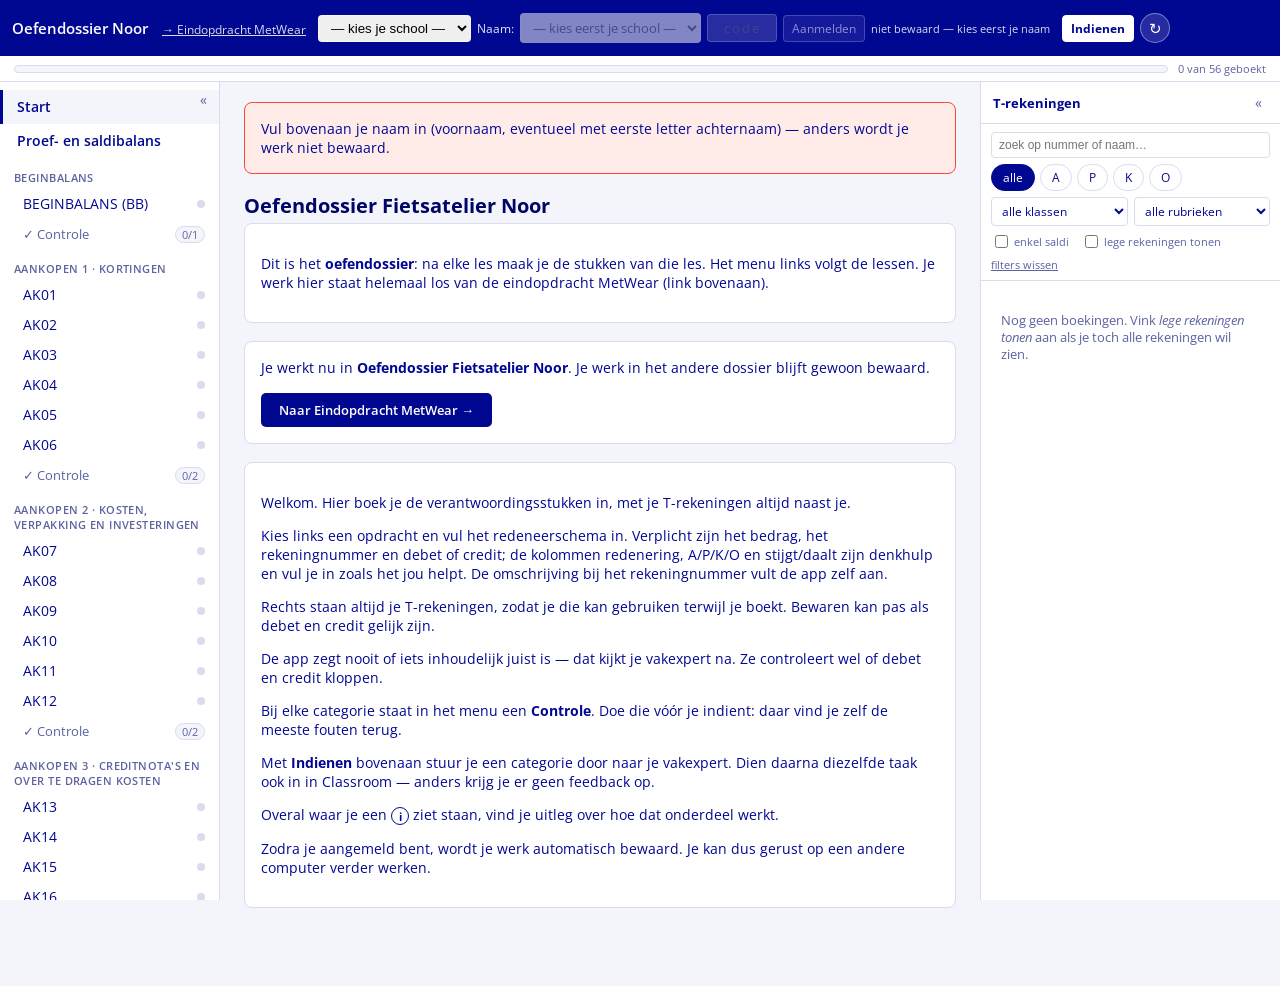
==== commit a7a15615: "Knop Boeken heet nu Bewaren Co-Authored-By: Claude Opus 5.5 <noreply@anthropic.com> Claude-Session: " ====
--- a/noor.html
+++ b/noor.html
@@ -7,7 +7,7 @@
 <link rel="preconnect" href="https://fonts.googleapis.com">
 <link rel="preconnect" href="https://fonts.gstatic.com" crossorigin>
 <link rel="stylesheet" href="https://fonts.googleapis.com/css2?family=Open+Sans:wght@300;400;600;700&display=swap">
-<link rel="stylesheet" href="css/style.css?v=20261115b">
+<link rel="stylesheet" href="css/style.css?v=20261115d">
 </head>
 <body>
 
@@ -155,21 +155,21 @@
 <!-- Het getal achter ?v= is de versie. Verander het bij elke update (bv. de
      datum): dan haalt elke browser meteen alle nieuwe bestanden op, in plaats
      van even oude en nieuwe door elkaar te gebruiken. -->
-<script src="js/noor/dossier.js?v=20261115b"></script>
-<script src="js/mar.js?v=20261115b"></script>
-<script src="js/data-mar-indeling.js?v=20261115b"></script>
-<script src="js/noor/data-opdrachten.js?v=20261115b"></script>
-<script src="js/noor/data-relaties.js?v=20261115b"></script>
-<script src="js/noor/data-controles.js?v=20261115b"></script>
-<script src="js/data-balans.js?v=20261115b"></script>
-<script src="js/data-info.js?v=20261115b"></script>
-<script src="js/config-koppeling.js?v=20261115b"></script>
-<script src="js/data-klas.js?v=20261115b"></script>
-<script src="js/app.js?v=20261115b"></script>
+<script src="js/noor/dossier.js?v=20261115d"></script>
+<script src="js/mar.js?v=20261115d"></script>
+<script src="js/data-mar-indeling.js?v=20261115d"></script>
+<script src="js/noor/data-opdrachten.js?v=20261115d"></script>
+<script src="js/noor/data-relaties.js?v=20261115d"></script>
+<script src="js/noor/data-controles.js?v=20261115d"></script>
+<script src="js/data-balans.js?v=20261115d"></script>
+<script src="js/data-info.js?v=20261115d"></script>
+<script src="js/config-koppeling.js?v=20261115d"></script>
+<script src="js/data-klas.js?v=20261115d"></script>
+<script src="js/app.js?v=20261115d"></script>
 <!-- Na app.js: koppeling.js gebruikt window.APP. -->
-<script src="js/koppeling.js?v=20261115b"></script>
+<script src="js/koppeling.js?v=20261115d"></script>
 <!-- Het beheertabblad voor de vakexperten. Laat je dit bestand weg, dan
      verdwijnt dat tabblad en verandert er verder niets. -->
-<script src="js/beheer.js?v=20261115b"></script>
+<script src="js/beheer.js?v=20261115d"></script>
 </body>
 </html>
--- a/css/style.css
+++ b/css/style.css
@@ -2001,3 +2001,13 @@
   opacity: 0.55;
   cursor: not-allowed;
 }
+
+/* Aangemeld: school en naam staan vast tot Afmelden, maar zien er gewoon
+   uit (niet grijs), zodat het niet lijkt alsof er nog iets laadt. */
+#leerling-select.aangemeld:disabled,
+#vestiging-select.aangemeld:disabled {
+  opacity: 1;
+  color: #1f1f1f;
+  -webkit-text-fill-color: #1f1f1f;
+  cursor: default;
+}
